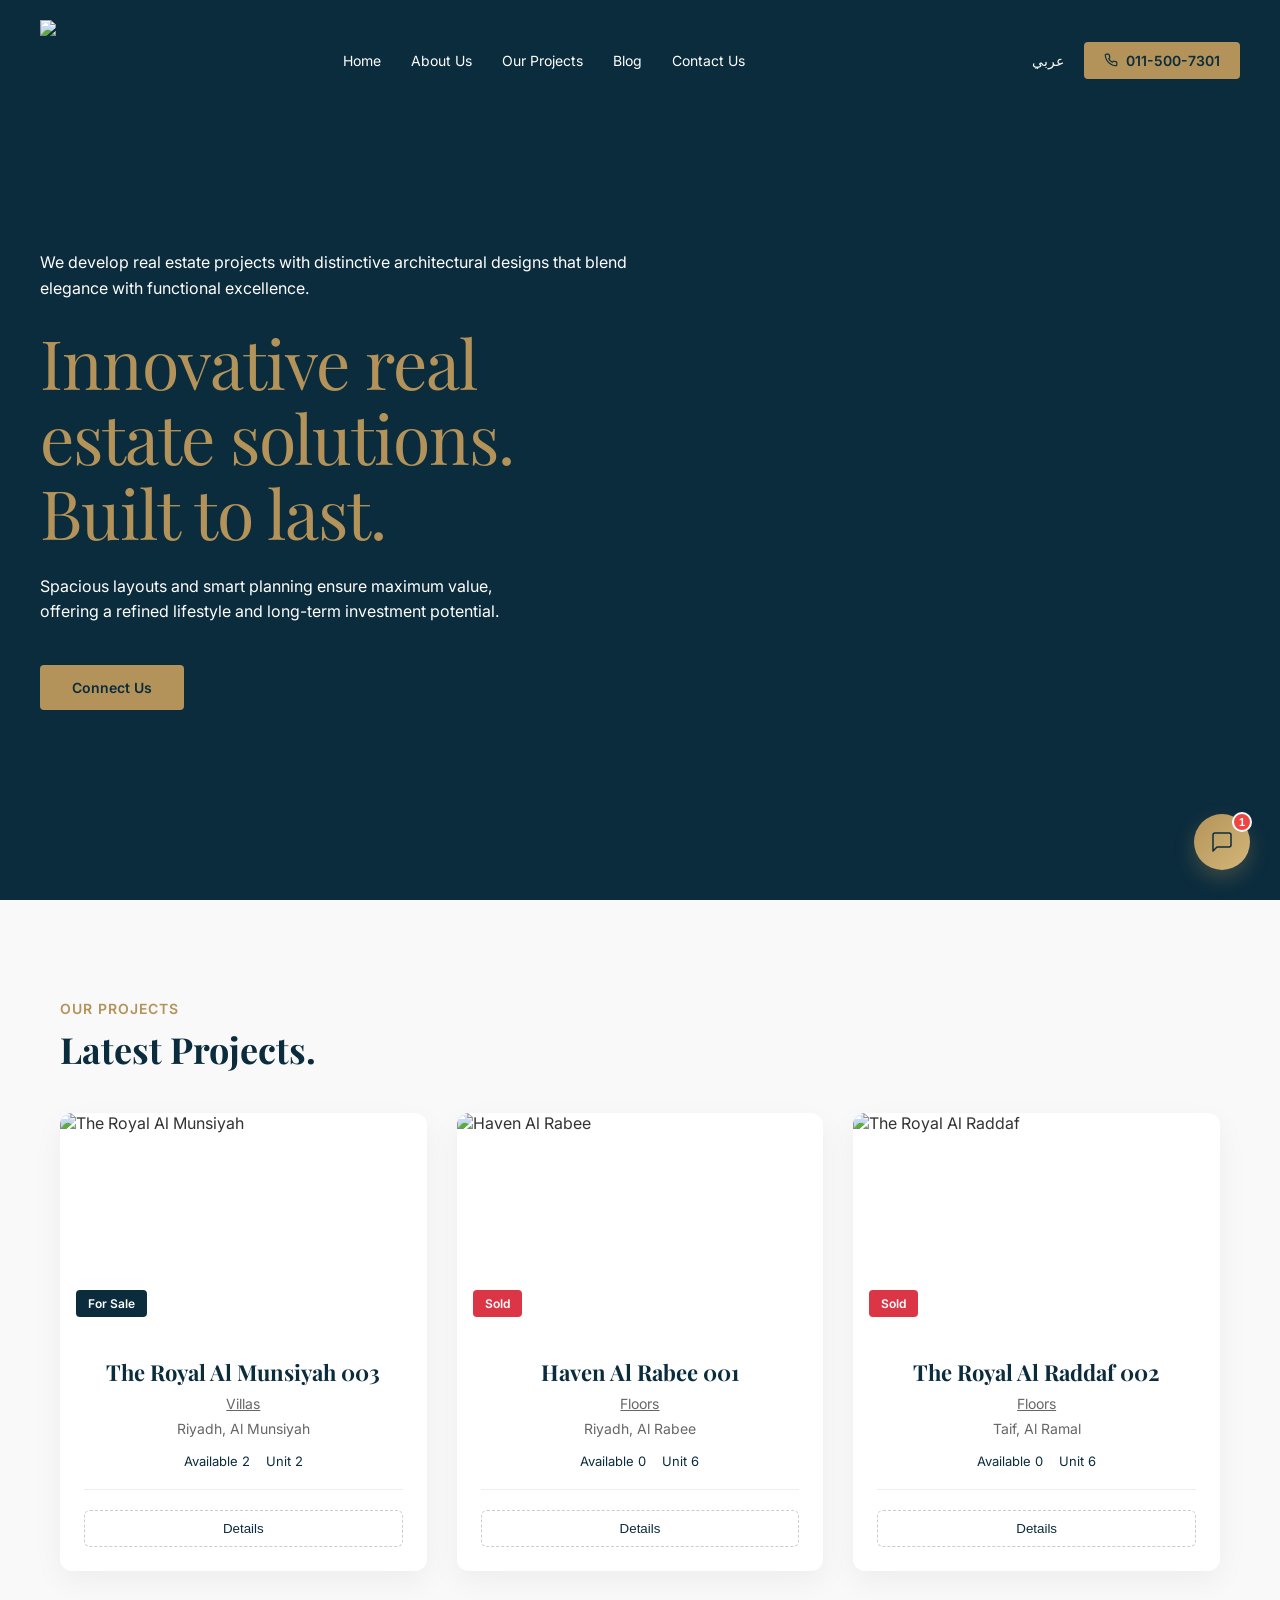
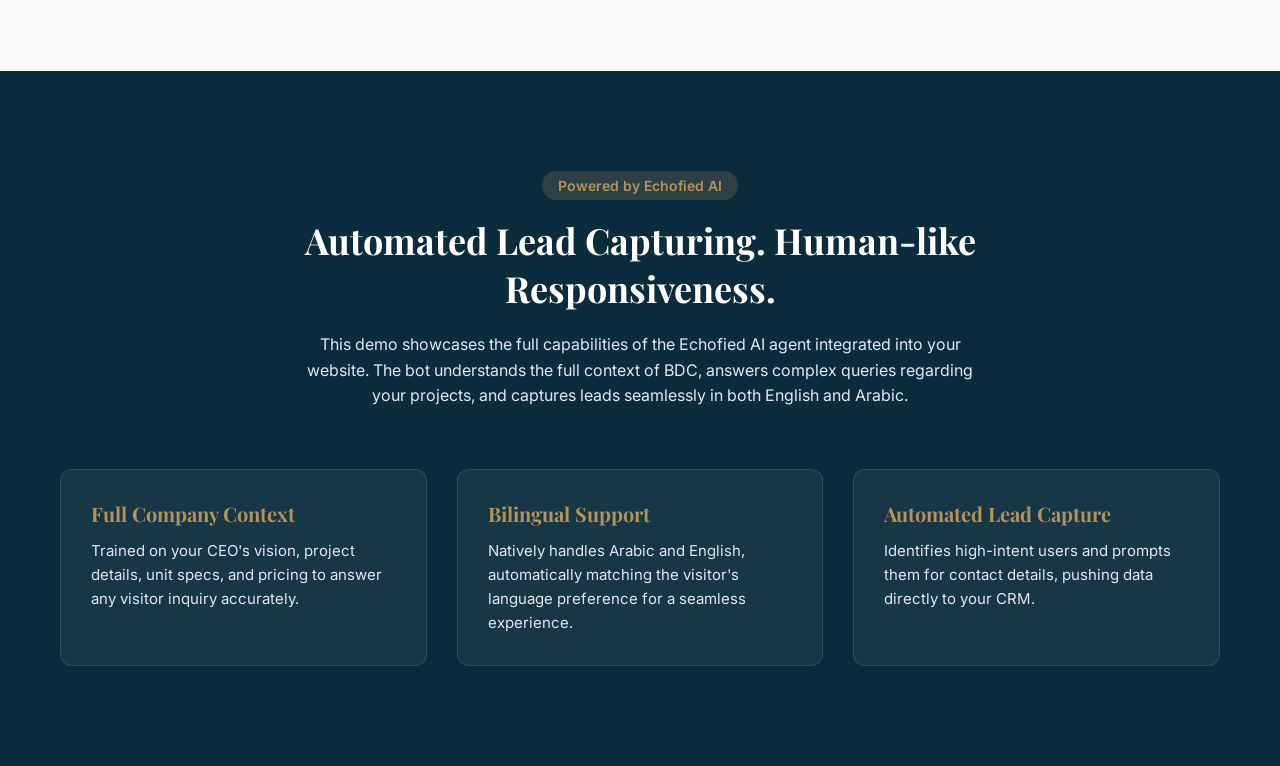
==== bdc-demo/index.html @ 2ca2e14d "Move out of frontend folder" ====
<!DOCTYPE html>
<html lang="en">
<head>
    <meta charset="UTF-8">
    <meta name="viewport" content="width=device-width, initial-scale=1.0">
    <title>BDC - AI Demo by Echofied</title>
    <link rel="stylesheet" href="styles.css">
    <!-- Fonts to match the clean, premium aesthetic -->
    <link rel="preconnect" href="https://fonts.googleapis.com">
    <link rel="preconnect" href="https://fonts.gstatic.com" crossorigin>
    <link href="https://fonts.googleapis.com/css2?family=Inter:wght@300;400;500;600&family=Playfair+Display:wght@400;500;600&display=swap" rel="stylesheet">
</head>
<body>

    <!-- Navigation -->
    <nav class="navbar">
        <div class="nav-container">
            <div class="logo-area">
                <div class="logo-box">
                    <img src="https://bdci.sa/assets/images/logo.png">
                </div>
            </div>
            
            <div class="nav-links">
                <a href="#" class="en">Home</a>
                <a href="#" class="en">About Us</a>
                <a href="#" class="en">Our Projects</a>
                <a href="#" class="en">Blog</a>
                <a href="#" class="en">Contact Us</a>
                <a href="#" class="ar" style="display:none;">الرئيسية</a>
                <a href="#" class="ar" style="display:none;">من نحن</a>
                <a href="#" class="ar" style="display:none;">مشاريعنا</a>
                <a href="#" class="ar" style="display:none;">المدونة</a>
                <a href="#" class="ar" style="display:none;">اتصل بنا</a>
            </div>

            <div class="nav-actions">
                <button class="lang-btn" onclick="toggleLang()">عربي</button>
                <a href="tel:0115007301" class="phone-btn">
                    <svg width="14" height="14" viewBox="0 0 24 24" fill="none" stroke="currentColor" stroke-width="2" stroke-linecap="round" stroke-linejoin="round"><path d="M22 16.92v3a2 2 0 0 1-2.18 2 19.79 19.79 0 0 1-8.63-3.07 19.5 19.5 0 0 1-6-6 19.79 19.79 0 0 1-3.07-8.67A2 2 0 0 1 4.11 2h3a2 2 0 0 1 2 1.72 12.84 12.84 0 0 0 .7 2.81 2 2 0 0 1-.45 2.11L8.09 9.91a16 16 0 0 0 6 6l1.27-1.27a2 2 0 0 1 2.11-.45 12.84 12.84 0 0 0 2.81.7A2 2 0 0 1 22 16.92z"></path></svg>
                    011-500-7301
                </a>
            </div>
        </div>
    </nav>

    <!-- Hero Section -->
    <section class="hero">
        <div class="hero-bg-image">
            <!-- Exact building image from BDC -->
            <img src="https://bdci.sa/assetss/images/hero/home-1.png" alt="BDC Tower">
        </div>
        
        <div class="hero-container">
            <div class="hero-content">
                <p class="hero-subtitle en">We develop real estate projects with distinctive architectural designs that blend elegance with functional excellence.</p>
                <p class="hero-subtitle ar" style="display:none;">نحن نطور مشاريع عقارية بتصاميم معمارية مميزة تمتزج فيها الأناقة مع التميز الوظيفي.</p>
                
                <h1 class="hero-title en">Innovative real<br>estate solutions.<br>Built to last.</h1>
                <h1 class="hero-title ar" style="display:none;">حلول عقارية<br>مبتكرة. مبنية<br>لتدوم.</h1>
                
                <p class="hero-desc en">Spacious layouts and smart planning ensure maximum value, offering a refined lifestyle and long-term investment potential.</p>
                <p class="hero-desc ar" style="display:none;">تضمن التصاميم الواسعة والتخطيط الذكي أقصى قيمة، مما يوفر أسلوب حياة راقٍ وإمكانات استثمارية طويلة الأجل.</p>
                
                <a href="#" class="btn-hero en">Connect Us</a>
                <a href="#" class="btn-hero ar" style="display:none;">تواصل معنا</a>
            </div>
        </div>
    </section>

    <!-- Projects Section (Demo Content) -->
    <section class="projects">
        <div class="container">
            <p class="section-subtitle en">Our Projects</p>
            <p class="section-subtitle ar" style="display:none;">مشاريعنا</p>
            
            <h2 class="section-title en">Latest Projects.</h2>
            <h2 class="section-title ar" style="display:none;">أحدث المشاريع.</h2>

            <div class="projects-grid">
                <!-- Project 1 -->
                <div class="project-card">
                    <div class="project-img-wrapper">
                        <img src="https://my.bdci.sa/documents/EstateProjectss/38c5bdb7-ebd7-403d-8f5d-edc8909aa6c4.png" alt="The Royal Al Munsiyah">
                        <span class="badge sold-out en">For Sale</span>
                        <span class="badge sold-out ar" style="display:none;">للبيع</span>
                    </div>
                    <div class="project-info">
                        <h3 class="en">The Royal Al Munsiyah 003</h3>
                        <h3 class="ar" style="display:none;">ذا رويال المونسية 003</h3>
                        <p class="type">Villas</p>
                        <p class="location"><i class="fas fa-map-marker-alt"></i> Riyadh, Al Munsiyah</p>
                        <div class="stats">
                            <span>Available 2</span>
                            <span>Unit 2</span>
                        </div>
                        <button class="btn-outline en">Details</button>
                        <button class="btn-outline ar" style="display:none;">التفاصيل</button>
                    </div>
                </div>

                <!-- Project 2 -->
                <div class="project-card">
                    <div class="project-img-wrapper">
                        <img src="https://my.bdci.sa/documents/EstateProjectss/3e8e02ed-391d-4511-a314-49578837f28c.png" alt="Haven Al Rabee">
                        <span class="badge sold en">Sold</span>
                        <span class="badge sold ar" style="display:none;">مباع</span>
                    </div>
                    <div class="project-info">
                        <h3 class="en">Haven Al Rabee 001</h3>
                        <h3 class="ar" style="display:none;">هيفن الربيع 001</h3>
                        <p class="type">Floors</p>
                        <p class="location"><i class="fas fa-map-marker-alt"></i> Riyadh, Al Rabee</p>
                        <div class="stats">
                            <span>Available 0</span>
                            <span>Unit 6</span>
                        </div>
                        <button class="btn-outline en">Details</button>
                        <button class="btn-outline ar" style="display:none;">التفاصيل</button>
                    </div>
                </div>

                <!-- Project 3 -->
                <div class="project-card">
                    <div class="project-img-wrapper">
                        <img src="https://my.bdci.sa/documents/EstateProjectss/aff64bec-8665-41cb-ba4d-e69b7539a4fd.png" alt="The Royal Al Raddaf">
                        <span class="badge sold en">Sold</span>
                        <span class="badge sold ar" style="display:none;">مباع</span>
                    </div>
                    <div class="project-info">
                        <h3 class="en">The Royal Al Raddaf 002</h3>
                        <h3 class="ar" style="display:none;">ذا رويال الردف 002</h3>
                        <p class="type">Floors</p>
                        <p class="location"><i class="fas fa-map-marker-alt"></i> Taif, Al Ramal</p>
                        <div class="stats">
                            <span>Available 0</span>
                            <span>Unit 6</span>
                        </div>
                        <button class="btn-outline en">Details</button>
                        <button class="btn-outline ar" style="display:none;">التفاصيل</button>
                    </div>
                </div>
            </div>
        </div>
    </section>

    <!-- Echofied Service Scope (Demo Section) -->
    <section class="echofied-scope">
        <div class="container">
            <div class="scope-header">
                <span class="badge-e">Powered by Echofied AI</span>
                <h2>Automated Lead Capturing. Human-like Responsiveness.</h2>
                <p>This demo showcases the full capabilities of the Echofied AI agent integrated into your website. The bot understands the full context of BDC, answers complex queries regarding your projects, and captures leads seamlessly in both English and Arabic.</p>
            </div>
            <div class="scope-grid">
                <div class="scope-card">
                    <h3>Full Company Context</h3>
                    <p>Trained on your CEO's vision, project details, unit specs, and pricing to answer any visitor inquiry accurately.</p>
                </div>
                <div class="scope-card">
                    <h3>Bilingual Support</h3>
                    <p>Natively handles Arabic and English, automatically matching the visitor's language preference for a seamless experience.</p>
                </div>
                <div class="scope-card">
                    <h3>Automated Lead Capture</h3>
                    <p>Identifies high-intent users and prompts them for contact details, pushing data directly to your CRM.</p>
                </div>
            </div>
        </div>
    </section>

    <!-- Chatbot UI -->
    <div class="chatbot-wrapper">
        <div class="chat-window" id="chatWindow">
            <!-- Premium Header -->
            <div class="chat-header">
                <div class="chat-title">
                    <div class="chat-avatar">Z</div>
                    <div class="chat-title-text">
                        <span class="name">Zara</span>
                        <span class="company">Property manager at BDC</span>
                    </div>
                </div>
                <div class="chat-actions">
                    <span class="status-dot"></span>
                    <button class="close-chat" onclick="toggleChat()">
                        <svg width="20" height="20" viewBox="0 0 24 24" fill="none" stroke="currentColor" stroke-width="1.5" stroke-linecap="round" stroke-linejoin="round"><line x1="18" y1="6" x2="6" y2="18"></line><line x1="6" y1="6" x2="18" y2="18"></line></svg>
                    </button>
                </div>
            </div>
            
            <div class="chat-body" id="chatBody">
                <!-- Innovative Language Selector -->
                <div class="welcome-screen" id="welcomeScreen">
                    <div class="welcome-avatar">Z</div>
                    <h2 class="en">Hi, I am Zara.</h2>
                    <h2 class="ar" style="display:none;">مرحباً، أنا زارا.</h2>
                    <p class="en">Property Manager at BDC. I can assist you in either English or Arabic. Which would you prefer?</p>
                    <p class="ar" style="display:none;">مديرة العقارات في BDC. يمكنني مساعدتك باللغة الإنجليزية أو العربية. أيهما تفضل؟</p>
                    
                    <div class="lang-selection-grid">
                        <button class="lang-card" onclick="selectLanguage('en')">
                            <span class="lang-icon">EN</span>
                            <span class="lang-name">English</span>
                        </button>
                        <button class="lang-card" onclick="selectLanguage('ar')">
                            <span class="lang-icon">ع</span>
                            <span class="lang-name">العربية</span>
                        </button>
                    </div>
                </div>
            </div>
            
            <!-- Premium Footer -->
            <div class="chat-footer">
                <div class="input-wrapper">
                    <input type="text" id="chatInput" class="en" placeholder="Message Zara..." disabled>
                    <input type="text" id="chatInputAr" class="ar" placeholder="راسل زارا..." style="display:none;" disabled>
                    <button id="sendBtn" class="en" onclick="sendMessage()" disabled>
                        <svg width="16" height="16" viewBox="0 0 24 24" fill="none" stroke="currentColor" stroke-width="2" stroke-linecap="round" stroke-linejoin="round"><line x1="22" y1="2" x2="11" y2="13"></line><polygon points="22 2 15 22 11 13 2 9 22 2"></polygon></svg>
                    </button>
                    <button id="sendBtnAr" class="ar" style="display:none;" onclick="sendMessage()" disabled>
                        <svg width="16" height="16" viewBox="0 0 24 24" fill="none" stroke="currentColor" stroke-width="2" stroke-linecap="round" stroke-linejoin="round"><line x1="22" y1="2" x2="11" y2="13"></line><polygon points="22 2 15 22 11 13 2 9 22 2"></polygon></svg>
                    </button>
                </div>
            </div>
        </div>
        
        <!-- Floating Toggle Button -->
        <button class="chat-toggle-btn" id="chatToggle" onclick="toggleChat()">
            <svg width="24" height="24" viewBox="0 0 24 24" fill="none" stroke="currentColor" stroke-width="1.5" stroke-linecap="round" stroke-linejoin="round"><path d="M21 15a2 2 0 0 1-2 2H7l-4 4V5a2 2 0 0 1 2-2h14a2 2 0 0 1 2 2z"></path></svg>
            <span class="notification-dot" id="notifDot">1</span>
        </button>
    </div>

    <!-- Link to your existing script.js -->
    <script src="script.js"></script>
</body>
</html>
---- bdc-demo/styles.css ----
/* =========================================
   BASE & VARIABLES (Extracted from BDC)
   ========================================= */
:root {
    --primary: #0B2C3D;      /* Exact deep navy from BDC CSS */
    --secondary: #B39359;    /* Exact gold/tan from BDC CSS */
    --text-light: #FFFFFF;
    --text-muted: #E2E8F0;
    --bg-light: #F9F9F9;
    --card-bg: #FFFFFF;
    --font-main: 'Inter', sans-serif;
    --font-heading: 'Playfair Display', serif; /* Serif for the premium hero title */
}

* {
    margin: 0;
    padding: 0;
    box-sizing: border-box;
}

body {
    font-family: var(--font-main);
    color: #333;
    background-color: var(--bg-light);
    overflow-x: hidden;
}

.container {
    max-width: 1200px;
    margin: 0 auto;
    padding: 0 20px;
}

/* =========================================
   NAVBAR (Replicated)
   ========================================= */
.navbar {
    background-color: var(--primary);
    color: var(--text-light);
    position: absolute; /* Overlay on hero */
    top: 0;
    left: 0;
    width: 100%;
    z-index: 100;
    padding: 20px 0;
}

.nav-container {
    max-width: 1400px;
    margin: 0 auto;
    padding: 0 40px;
    display: flex;
    justify-content: space-between;
    align-items: center;
}

.logo-area {
    display: flex;
    align-items: center;
    gap: 12px;
}

.logo-box {
    display: flex;
    font-family: var(--font-heading);
    font-size: 28px;
    font-weight: 700;
    color: var(--text-light);
    background: transparent;
    letter-spacing: -1px;
    line-height: 1;
    height: 80px;
}

.logo-b, .logo-d, .logo-c {
    color: var(--text-light);
}

.logo-text {
    font-size: 10px;
    text-transform: uppercase;
    letter-spacing: 1px;
    line-height: 1.2;
    color: var(--text-light);
    max-width: 150px;
}

.nav-links {
    display: flex;
    gap: 30px;
}

.nav-links a {
    color: var(--text-light);
    text-decoration: none;
    font-size: 14px;
    font-weight: 400;
    transition: color 0.3s;
}

.nav-links a:hover {
    color: var(--secondary);
}

.nav-actions {
    display: flex;
    align-items: center;
    gap: 20px;
}

.lang-btn {
    background: none;
    border: none;
    color: var(--text-light);
    font-size: 14px;
    cursor: pointer;
    font-family: var(--font-main);
    transition: color 0.3s;
}

.lang-btn:hover {
    color: var(--secondary);
}

.phone-btn {
    display: flex;
    align-items: center;
    gap: 8px;
    background: var(--secondary);
    color: var(--primary);
    padding: 10px 20px;
    text-decoration: none;
    border-radius: 4px;
    font-weight: 600;
    font-size: 14px;
    transition: opacity 0.3s;
}

.phone-btn:hover {
    opacity: 0.9;
}

/* =========================================
   HERO SECTION (Exact Match)
   ========================================= */
.hero {
    position: relative;
    background-color: var(--primary);
    min-height: 100vh; /* Full viewport height */
    display: flex;
    align-items: center;
    overflow: hidden;
}

/* The background building image */
.hero-bg-image {
    position: absolute;
    top: 0;
    right: 0;
    width: 55%; /* Adjust width to match the layout */
    height: 100%;
    z-index: 1;
    display: flex;
    justify-content: flex-end;
    align-items: flex-end;
}

.hero-bg-image img {
    width: 100%;
    height: 100%;
    object-fit: cover;
    object-position: center bottom;
    /* Subtle gradient to blend the image into the background if needed */
    mask-image: linear-gradient(to left, rgba(0,0,0,1) 70%, rgba(0,0,0,0) 100%);
    -webkit-mask-image: linear-gradient(to left, rgba(0,0,0,1) 70%, rgba(0,0,0,0) 100%);
}

/* The content area on the left */
.hero-container {
    position: relative;
    z-index: 2;
    width: 100%;
    max-width: 1400px;
    margin: 0 auto;
    padding: 0 40px;
    display: flex;
    align-items: center;
}

.hero-content {
    max-width: 600px;
    padding-top: 60px; /* Offset for navbar */
}

.hero-subtitle {
    font-size: 16px;
    color: var(--text-light);
    line-height: 1.6;
    margin-bottom: 24px;
    font-weight: 400;
}

.hero-title {
    font-family: var(--font-heading);
    font-size: 68px;
    line-height: 1.1;
    color: var(--secondary);
    margin-bottom: 24px;
    font-weight: 400;
    letter-spacing: -1px;
}

.hero-desc {
    font-size: 16px;
    color: var(--text-light);
    line-height: 1.6;
    margin-bottom: 40px;
    max-width: 500px;
}

.btn-hero {
    display: inline-block;
    background: var(--secondary);
    color: var(--primary);
    padding: 14px 32px;
    text-decoration: none;
    border-radius: 4px;
    font-weight: 600;
    font-size: 14px;
    transition: all 0.3s;
}

.btn-hero:hover {
    background: #9a7b45; /* Slightly darker gold */
}

/* =========================================
   PROJECTS SECTION (Demo Content)
   ========================================= */
.projects {
    padding: 100px 0;
    background: var(--bg-light);
}

.section-subtitle {
    color: var(--secondary);
    font-size: 14px;
    text-transform: uppercase;
    letter-spacing: 1px;
    margin-bottom: 8px;
    font-weight: 600;
}

.section-title {
    font-family: var(--font-heading);
    font-size: 36px;
    color: var(--primary);
    margin-bottom: 40px;
}

.projects-grid {
    display: grid;
    grid-template-columns: repeat(3, 1fr);
    gap: 30px;
}

.project-card {
    background: var(--card-bg);
    border-radius: 12px;
    overflow: hidden;
    box-shadow: 0 10px 30px rgba(0,0,0,0.05);
    transition: transform 0.3s;
}

.project-card:hover {
    transform: translateY(-5px);
}

.project-img-wrapper {
    position: relative;
    height: 220px;
}

.project-img-wrapper img {
    width: 100%;
    height: 100%;
    object-fit: cover;
}

.badge {
    position: absolute;
    bottom: 16px;
    left: 16px;
    padding: 6px 12px;
    border-radius: 4px;
    font-size: 12px;
    font-weight: 600;
}

.badge.sold-out {
    background: var(--primary);
    color: white;
}

.badge.sold {
    background: #dc3545;
    color: white;
}

.project-info {
    padding: 24px;
    text-align: center;
}

.project-info h3 {
    font-family: var(--font-heading);
    font-size: 22px;
    color: var(--primary);
    margin-bottom: 8px;
}

.project-info .type {
    font-size: 14px;
    color: #666;
    text-decoration: underline;
    margin-bottom: 8px;
}

.project-info .location {
    font-size: 14px;
    color: #666;
    margin-bottom: 16px;
}

.project-info .stats {
    display: flex;
    justify-content: center;
    gap: 16px;
    font-size: 13px;
    color: var(--primary);
    margin-bottom: 20px;
    padding-bottom: 20px;
    border-bottom: 1px solid #eee;
}

.btn-outline {
    width: 100%;
    padding: 10px;
    background: transparent;
    border: 1px dashed #ccc;
    border-radius: 6px;
    cursor: pointer;
    color: var(--primary);
    font-weight: 500;
    transition: all 0.3s;
}

.btn-outline:hover {
    border-color: var(--primary);
    background: var(--bg-light);
}

/* =========================================
   ECHOFIED SCOPE SECTION
   ========================================= */
.echofied-scope {
    padding: 100px 0;
    background: var(--primary);
    color: white;
}

.scope-header {
    text-align: center;
    max-width: 700px;
    margin: 0 auto 60px;
}

.badge-e {
    display: inline-block;
    background: rgba(179, 147, 89, 0.2);
    color: var(--secondary);
    padding: 6px 16px;
    border-radius: 20px;
    font-size: 14px;
    margin-bottom: 16px;
    font-weight: 600;
}

.scope-header h2 {
    font-family: var(--font-heading);
    font-size: 36px;
    margin-bottom: 20px;
}

.scope-header p {
    color: var(--text-muted);
    line-height: 1.6;
}

.scope-grid {
    display: grid;
    grid-template-columns: repeat(3, 1fr);
    gap: 30px;
}

.scope-card {
    background: rgba(255,255,255,0.05);
    padding: 30px;
    border-radius: 12px;
    border: 1px solid rgba(255,255,255,0.1);
}

.scope-card h3 {
    color: var(--secondary);
    margin-bottom: 12px;
    font-size: 20px;
    font-family: var(--font-heading);
}

.scope-card p {
    color: var(--text-muted);
    line-height: 1.6;
    font-size: 15px;
}

/* =========================================
   PREMIUM CHATBOT UI
   ========================================= */
.chatbot-wrapper {
    position: fixed;
    bottom: 30px;
    right: 30px;
    z-index: 1000;
    font-family: var(--font-main);
}

/* Floating Action Button */
.chat-toggle-btn {
    position: relative;
    width: 56px;
    height: 56px;
    border-radius: 50%;
    background: linear-gradient(135deg, #B39359 0%, #d4b67a 100%);
    color: var(--primary);
    border: none;
    box-shadow: 0 8px 20px rgba(179, 147, 89, 0.3);
    cursor: pointer;
    display: flex;
    align-items: center;
    justify-content: center;
    transition: all 0.3s cubic-bezier(0.175, 0.885, 0.32, 1.275);
    /* Animation to draw attention */
    animation: floatBounce 3s ease-in-out infinite;
}

@keyframes floatBounce {
    0%, 100% { transform: translateY(0); }
    50% { transform: translateY(-8px); }
}

.chat-toggle-btn:hover {
    transform: translateY(-3px) scale(1.05);
    box-shadow: 0 12px 25px rgba(179, 147, 89, 0.5);
    animation: none; /* Stop bouncing on hover */
}

.notification-dot {
    position: absolute;
    top: -2px;
    right: -2px;
    background: #EF4444;
    color: white;
    font-size: 11px;
    font-weight: bold;
    width: 20px;
    height: 20px;
    border-radius: 50%;
    display: flex;
    align-items: center;
    justify-content: center;
    border: 2px solid white;
    animation: pulseNotif 1.5s infinite;
}

@keyframes pulseNotif {
    0% { transform: scale(0.95); box-shadow: 0 0 0 0 rgba(239, 68, 68, 0.7); }
    70% { transform: scale(1); box-shadow: 0 0 0 10px rgba(239, 68, 68, 0); }
    100% { transform: scale(0.95); box-shadow: 0 0 0 0 rgba(239, 68, 68, 0); }
}

@keyframes pulseNotif {
    0% { box-shadow: 0 0 0 0 rgba(239, 68, 68, 0.7); }
    70% { box-shadow: 0 0 0 8px rgba(239, 68, 68, 0); }
    100% { box-shadow: 0 0 0 0 rgba(239, 68, 68, 0); }
}

/* Main Chat Window - Shrunk for laptop viewports */
.chat-window {
    display: none;
    position: absolute;
    bottom: 75px;
    right: 0;
    width: 330px; /* Reduced from 400px */
    height: 480px; /* Reduced from 650px */
    background: #FFFFFF;
    border-radius: 16px;
    box-shadow: 0 20px 40px rgba(11, 44, 61, 0.15), 0 0 0 1px rgba(0,0,0,0.05);
    flex-direction: column;
    overflow: hidden;
    transform-origin: bottom right;
    animation: slideUp 0.3s cubic-bezier(0.175, 0.885, 0.32, 1) forwards;
}

@keyframes slideUp {
    from { opacity: 0; transform: translateY(20px) scale(0.95); }
    to { opacity: 1; transform: translateY(0) scale(1); }
}

.chat-window.active {
    display: flex;
}

/* Premium Header */
.chat-header {
    background: var(--primary);
    color: white;
    padding: 16px;
    display: flex;
    justify-content: space-between;
    align-items: center;
    border-bottom: 2px solid var(--secondary);
}

.chat-title {
    display: flex;
    align-items: center;
    gap: 12px;
}

.chat-avatar {
    width: 36px;
    height: 36px;
    background: var(--secondary);
    color: var(--primary);
    border-radius: 50%;
    display: flex;
    align-items: center;
    justify-content: center;
    font-family: var(--font-heading);
    font-size: 18px;
    font-weight: 700;
}

.chat-title-text {
    display: flex;
    flex-direction: column;
}

.chat-title-text .name {
    font-family: var(--font-heading);
    font-size: 16px;
    font-weight: 600;
    line-height: 1.2;
}

.chat-title-text .company {
    font-size: 11px;
    color: var(--text-muted);
    margin-top: 2px;
}

.chat-actions {
    display: flex;
    align-items: center;
    gap: 10px;
}

.status-dot {
    width: 8px;
    height: 8px;
    background: #22C55E;
    border-radius: 50%;
    box-shadow: 0 0 6px rgba(34, 197, 94, 0.6);
}

.close-chat {
    background: none;
    border: none;
    color: var(--text-muted);
    cursor: pointer;
    padding: 0;
    display: flex;
    align-items: center;
    transition: color 0.2s;
}

.close-chat:hover { color: white; }

/* Chat Body */
.chat-body {
    flex: 1;
    padding: 16px;
    overflow-y: auto;
    background: #F8F9FA;
    display: flex;
    flex-direction: column;
    gap: 16px;
    scrollbar-width: thin;
    scrollbar-color: #CBD5E1 transparent;
}

.chat-body::-webkit-scrollbar { width: 5px; }
.chat-body::-webkit-scrollbar-thumb { background-color: #CBD5E1; border-radius: 10px; }

/* Messages */
.message {
    display: flex;
    flex-direction: column;
    max-width: 90%;
}

.message.bot { align-self: flex-start; }
.message.user { align-self: flex-end; }

.bubble {
    padding: 10px 14px;
    border-radius: 14px;
    font-size: 13.5px;
    line-height: 1.5;
}

.message.bot .bubble {
    background: #FFFFFF;
    color: #333;
    border-bottom-left-radius: 4px;
    box-shadow: 0 2px 10px rgba(0,0,0,0.04);
    border: 1px solid rgba(0,0,0,0.02);
}

.message.user .bubble {
    background: var(--primary);
    color: #FFFFFF;
    border-bottom-right-radius: 4px;
    box-shadow: 0 2px 10px rgba(11, 44, 61, 0.1);
}

/* Language Options */
.lang-options {
    display: flex;
    gap: 8px;
    margin-top: 12px;
}

.lang-options button {
    flex: 1;
    padding: 8px;
    border: 1px solid #E2E8F0;
    background: #FFFFFF;
    color: var(--primary);
    border-radius: 6px;
    cursor: pointer;
    font-size: 12px;
    font-weight: 600;
    transition: all 0.2s;
}

.lang-options button:hover {
    background: var(--primary);
    color: white;
    border-color: var(--primary);
}

/* Premium Footer */
.chat-footer {
    padding: 12px 16px;
    background: #FFFFFF;
    border-top: 1px solid #F1F5F9;
}

.input-wrapper {
    display: flex;
    align-items: center;
    background: #F8F9FA;
    border: 1px solid #E2E8F0;
    border-radius: 100px;
    padding: 4px 4px 4px 16px;
    transition: all 0.2s;
}

.input-wrapper:focus-within {
    border-color: var(--secondary);
    background: #FFFFFF;
}

.chat-footer input {
    flex: 1;
    background: transparent;
    border: none;
    outline: none;
    font-size: 13.5px;
    color: #333;
}

.chat-footer button {
    width: 32px;
    height: 32px;
    border-radius: 50%;
    background: var(--secondary);
    color: white;
    border: none;
    cursor: pointer;
    display: flex;
    align-items: center;
    justify-content: center;
    transition: all 0.2s;
    margin-left: 6px;
}

.chat-footer button:hover:not(:disabled) {
    background: #9a7b45;
}

.chat-footer button:disabled {
    background: #E2E8F0;
    cursor: not-allowed;
}

/* Typing Indicator */
.typing-indicator {
    display: flex;
    align-items: center;
    gap: 4px;
    padding: 12px 16px;
    background: #FFFFFF;
    border-radius: 14px;
    border-bottom-left-radius: 4px;
    box-shadow: 0 2px 10px rgba(0,0,0,0.04);
    border: 1px solid rgba(0,0,0,0.02);
    width: fit-content;
}

.typing-indicator span {
    width: 5px;
    height: 5px;
    background-color: var(--secondary);
    border-radius: 50%;
    animation: typingBounce 1.4s infinite ease-in-out both;
}

.typing-indicator span:nth-child(1) { animation-delay: -0.32s; }
.typing-indicator span:nth-child(2) { animation-delay: -0.16s; }

@keyframes typingBounce {
    0%, 80%, 100% { transform: translateY(0); opacity: 0.4; }
    40% { transform: translateY(-4px); opacity: 1; }
}

/* Mobile */
@media (max-width: 900px) {
    .chat-window {
        width: calc(100vw - 32px);
        height: calc(100vh - 120px);
        right: -15px;
        bottom: 80px;
    }
}
/* =========================================
   PREMIUM LANGUAGE SELECTOR
   ========================================= */
.welcome-screen {
    display: flex;
    flex-direction: column;
    align-items: center;
    justify-content: center;
    height: 100%;
    text-align: center;
    padding: 20px;
    background: #FFFFFF;
}

.welcome-screen h2 {
    font-family: var(--font-heading);
    color: var(--primary);
    font-size: 22px;
    margin-bottom: 8px;
}

.welcome-screen p {
    color: #64748B;
    font-size: 13.5px;
    margin-bottom: 24px;
}

.lang-selection-grid {
    display: grid;
    grid-template-columns: 1fr 1fr;
    gap: 12px;
    width: 100%;
}

.lang-card {
    background: #F8F9FA;
    border: 1px solid #E2E8F0;
    border-radius: 12px;
    padding: 20px 10px;
    cursor: pointer;
    display: flex;
    flex-direction: column;
    align-items: center;
    gap: 8px;
    transition: all 0.3s cubic-bezier(0.2, 0.7, 0.2, 1);
}

.lang-card:hover {
    background: var(--primary);
    border-color: var(--primary);
    transform: translateY(-2px);
    box-shadow: 0 10px 20px rgba(11, 44, 61, 0.15);
}

.lang-card:hover .lang-icon, 
.lang-card:hover .lang-name {
    color: #FFFFFF;
}

.lang-icon {
    font-family: var(--font-heading);
    font-size: 24px;
    font-weight: 700;
    color: var(--secondary);
    transition: color 0.3s;
}

.lang-name {
    font-size: 13px;
    font-weight: 600;
    color: var(--primary);
    transition: color 0.3s;
}

/* Connecting System Message */
.system-connect-msg {
    align-self: center;
    text-align: center;
    font-size: 12px;
    color: #94A3B8;
    font-style: italic;
    margin: 10px 0;
    animation: fadePulse 2s infinite alternate;
}

@keyframes fadePulse {
    from { opacity: 0.5; }
    to { opacity: 1; }
}
/* =========================================
   PREMIUM LANGUAGE SELECTOR & ANIMATIONS
   ========================================= */
.welcome-screen {
    display: flex;
    flex-direction: column;
    align-items: center;
    justify-content: center;
    height: 100%;
    text-align: center;
    padding: 20px;
    background: #FFFFFF;
    animation: fadeIn 0.5s ease;
}

.welcome-avatar {
    width: 60px;
    height: 60px;
    background: var(--secondary);
    color: var(--primary);
    border-radius: 50%;
    display: flex;
    align-items: center;
    justify-content: center;
    font-family: var(--font-heading);
    font-size: 28px;
    font-weight: 700;
    margin-bottom: 16px;
    box-shadow: 0 10px 20px rgba(179, 147, 89, 0.2);
}

.welcome-screen h2 {
    font-family: var(--font-heading);
    color: var(--primary);
    font-size: 24px;
    margin-bottom: 8px;
}

.welcome-screen p {
    color: #64748B;
    font-size: 13.5px;
    margin-bottom: 24px;
    line-height: 1.5;
}

.lang-selection-grid {
    display: grid;
    grid-template-columns: 1fr 1fr;
    gap: 12px;
    width: 100%;
}

.lang-card {
    background: #F8F9FA;
    border: 1px solid #E2E8F0;
    border-radius: 12px;
    padding: 20px 10px;
    cursor: pointer;
    display: flex;
    flex-direction: column;
    align-items: center;
    gap: 8px;
    transition: all 0.3s cubic-bezier(0.2, 0.7, 0.2, 1);
}

.lang-card:hover {
    background: var(--primary);
    border-color: var(--primary);
    transform: translateY(-2px);
    box-shadow: 0 10px 20px rgba(11, 44, 61, 0.15);
}

.lang-card:hover .lang-icon, 
.lang-card:hover .lang-name {
    color: #FFFFFF;
}

.lang-icon {
    font-family: var(--font-heading);
    font-size: 24px;
    font-weight: 700;
    color: var(--secondary);
    transition: color 0.3s;
}

.lang-name {
    font-size: 13px;
    font-weight: 600;
    color: var(--primary);
    transition: color 0.3s;
}

/* Connecting Animation */
.connecting-state {
    display: flex;
    flex-direction: column;
    align-items: center;
    justify-content: center;
    height: 100%;
    color: var(--primary);
    font-size: 14px;
    font-weight: 500;
    animation: fadeIn 0.3s ease;
}

.spinner {
    width: 30px;
    height: 30px;
    border: 3px solid rgba(11, 44, 61, 0.1);
    border-top-color: var(--secondary);
    border-radius: 50%;
    animation: spin 1s linear infinite;
    margin-bottom: 16px;
}

@keyframes spin { to { transform: rotate(360deg); } }

/* Read Receipts */
.message-meta {
    display: flex;
    align-items: center;
    justify-content: flex-end;
    gap: 4px;
    font-size: 10px;
    color: #94A3B8;
    margin-top: 4px;
    margin-right: 4px;
}

.message-meta svg {
    width: 14px;
    height: 14px;
}

.message-meta .read-mark { color: #3B82F6; } /* Blue for read */

@keyframes fadeIn { from { opacity: 0; } to { opacity: 1; } }
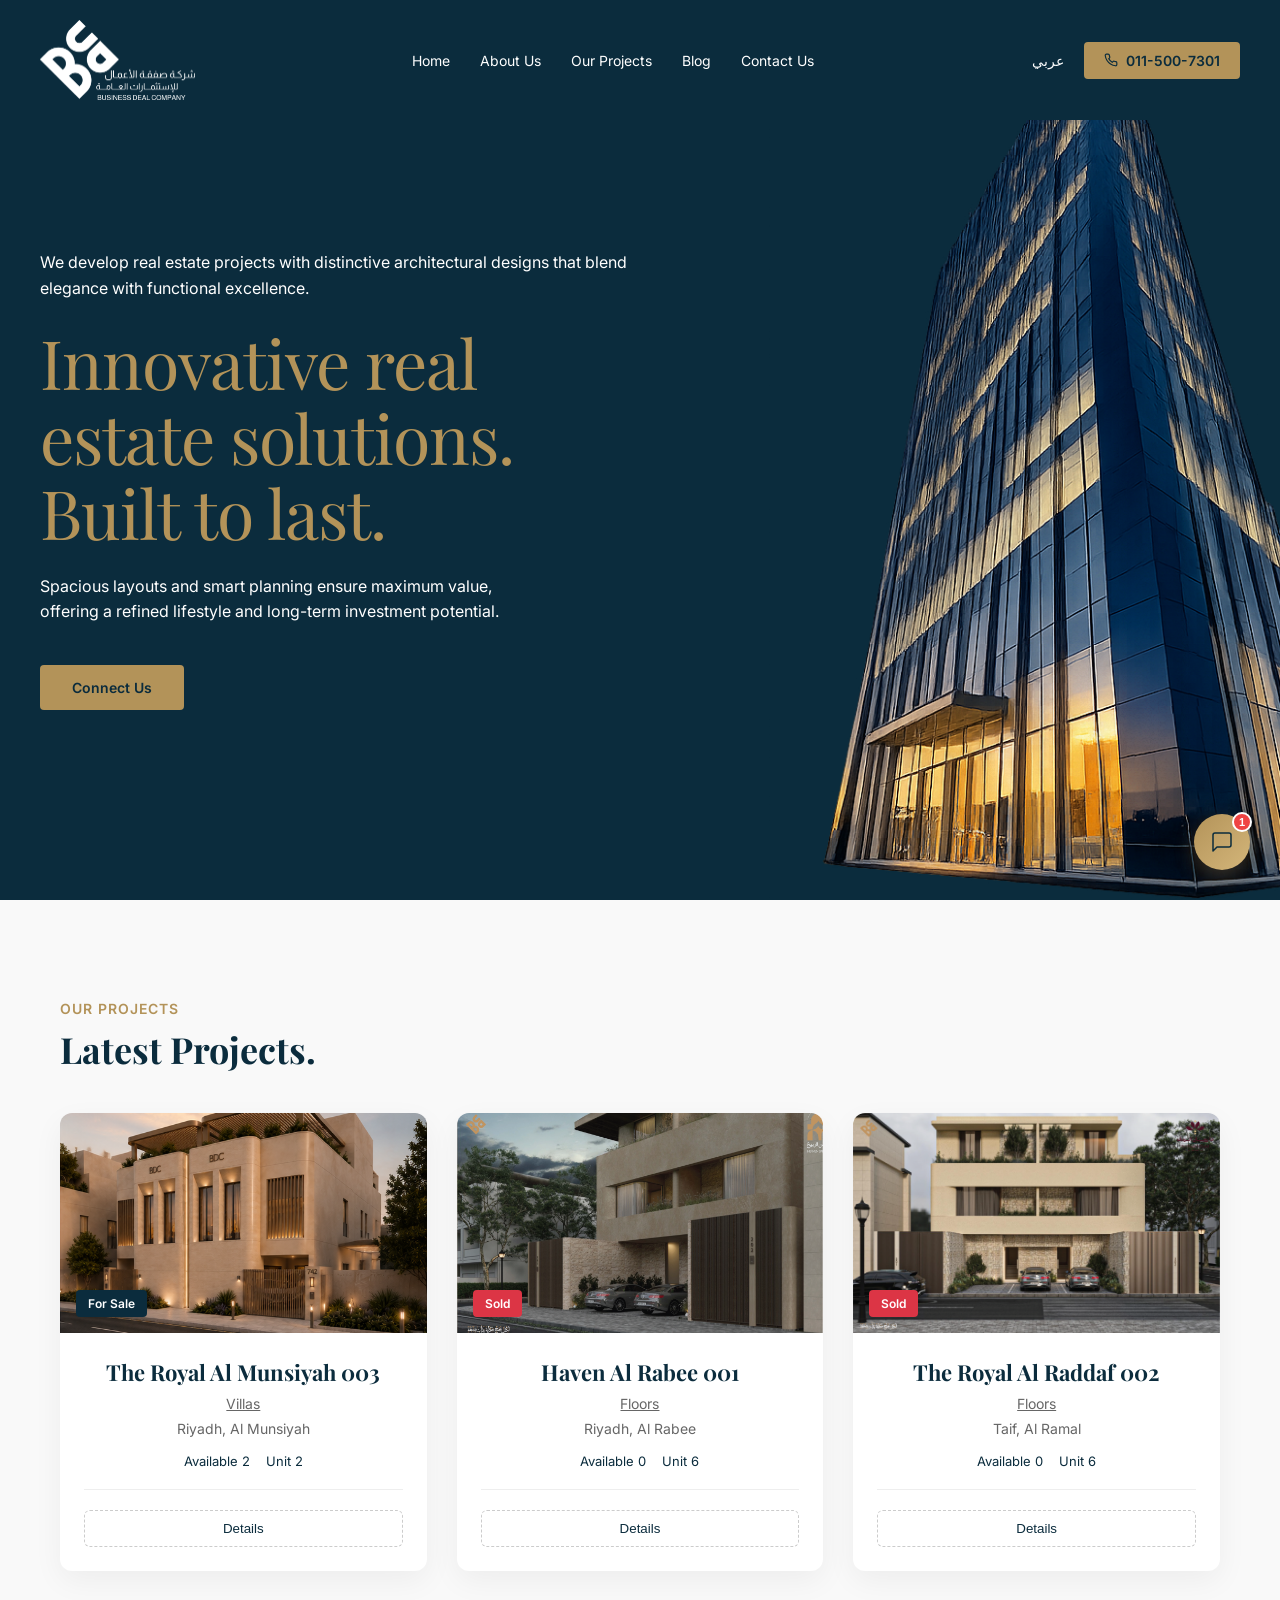
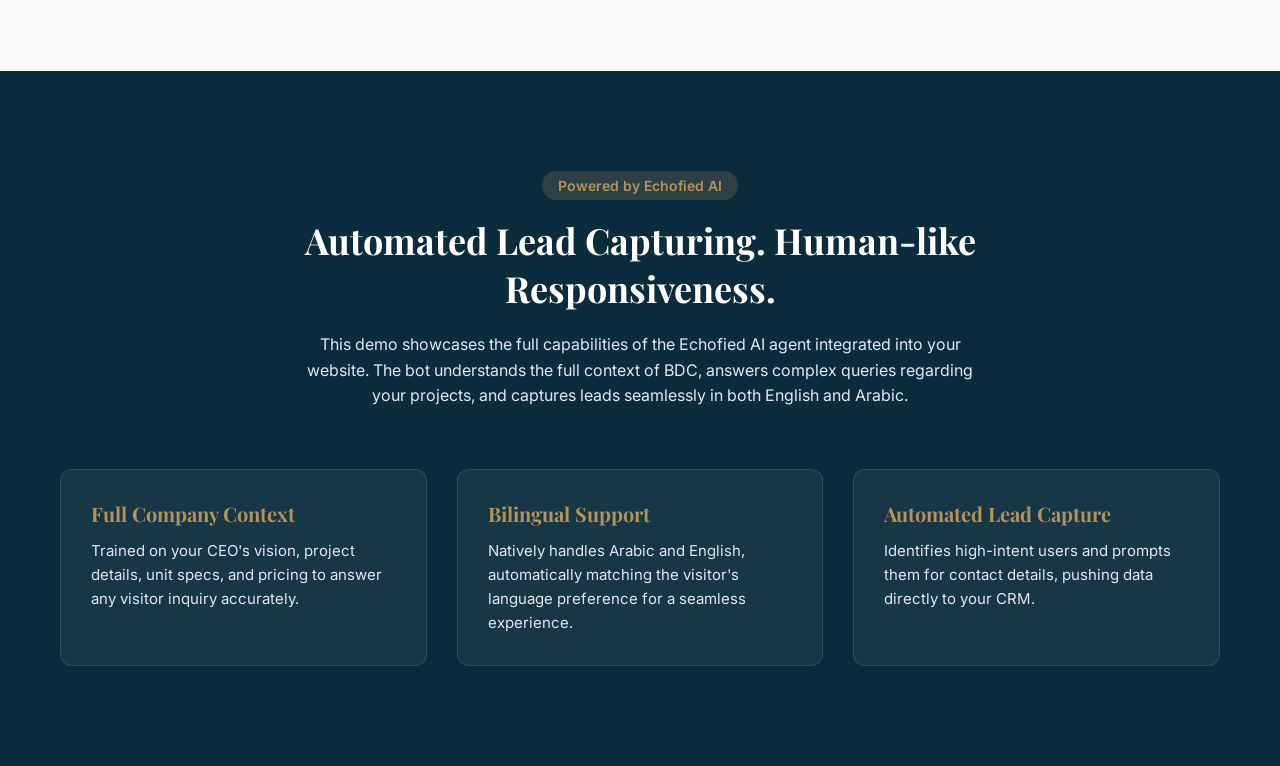
==== commit 71aef324: "Images uploaded correctly" ====
--- a/bdc-demo/index.html
+++ b/bdc-demo/index.html
@@ -17,7 +17,7 @@
         <div class="nav-container">
             <div class="logo-area">
                 <div class="logo-box">
-                    <img src="https://bdci.sa/assets/images/logo.png">
+                    <img src="images/logo.png">
                 </div>
             </div>
             
@@ -48,7 +48,7 @@
     <section class="hero">
         <div class="hero-bg-image">
             <!-- Exact building image from BDC -->
-            <img src="https://bdci.sa/assetss/images/hero/home-1.png" alt="BDC Tower">
+            <img src="images/hero.png" alt="BDC Tower">
         </div>
         
         <div class="hero-container">
@@ -81,7 +81,7 @@
                 <!-- Project 1 -->
                 <div class="project-card">
                     <div class="project-img-wrapper">
-                        <img src="https://my.bdci.sa/documents/EstateProjectss/38c5bdb7-ebd7-403d-8f5d-edc8909aa6c4.png" alt="The Royal Al Munsiyah">
+                        <img src="images/project-1.png" alt="The Royal Al Munsiyah">
                         <span class="badge sold-out en">For Sale</span>
                         <span class="badge sold-out ar" style="display:none;">للبيع</span>
                     </div>
@@ -102,7 +102,7 @@
                 <!-- Project 2 -->
                 <div class="project-card">
                     <div class="project-img-wrapper">
-                        <img src="https://my.bdci.sa/documents/EstateProjectss/3e8e02ed-391d-4511-a314-49578837f28c.png" alt="Haven Al Rabee">
+                        <img src="images/project-2.png" alt="Haven Al Rabee">
                         <span class="badge sold en">Sold</span>
                         <span class="badge sold ar" style="display:none;">مباع</span>
                     </div>
@@ -123,7 +123,7 @@
                 <!-- Project 3 -->
                 <div class="project-card">
                     <div class="project-img-wrapper">
-                        <img src="https://my.bdci.sa/documents/EstateProjectss/aff64bec-8665-41cb-ba4d-e69b7539a4fd.png" alt="The Royal Al Raddaf">
+                        <img src="images/project-3.png" alt="The Royal Al Raddaf">
                         <span class="badge sold en">Sold</span>
                         <span class="badge sold ar" style="display:none;">مباع</span>
                     </div>
